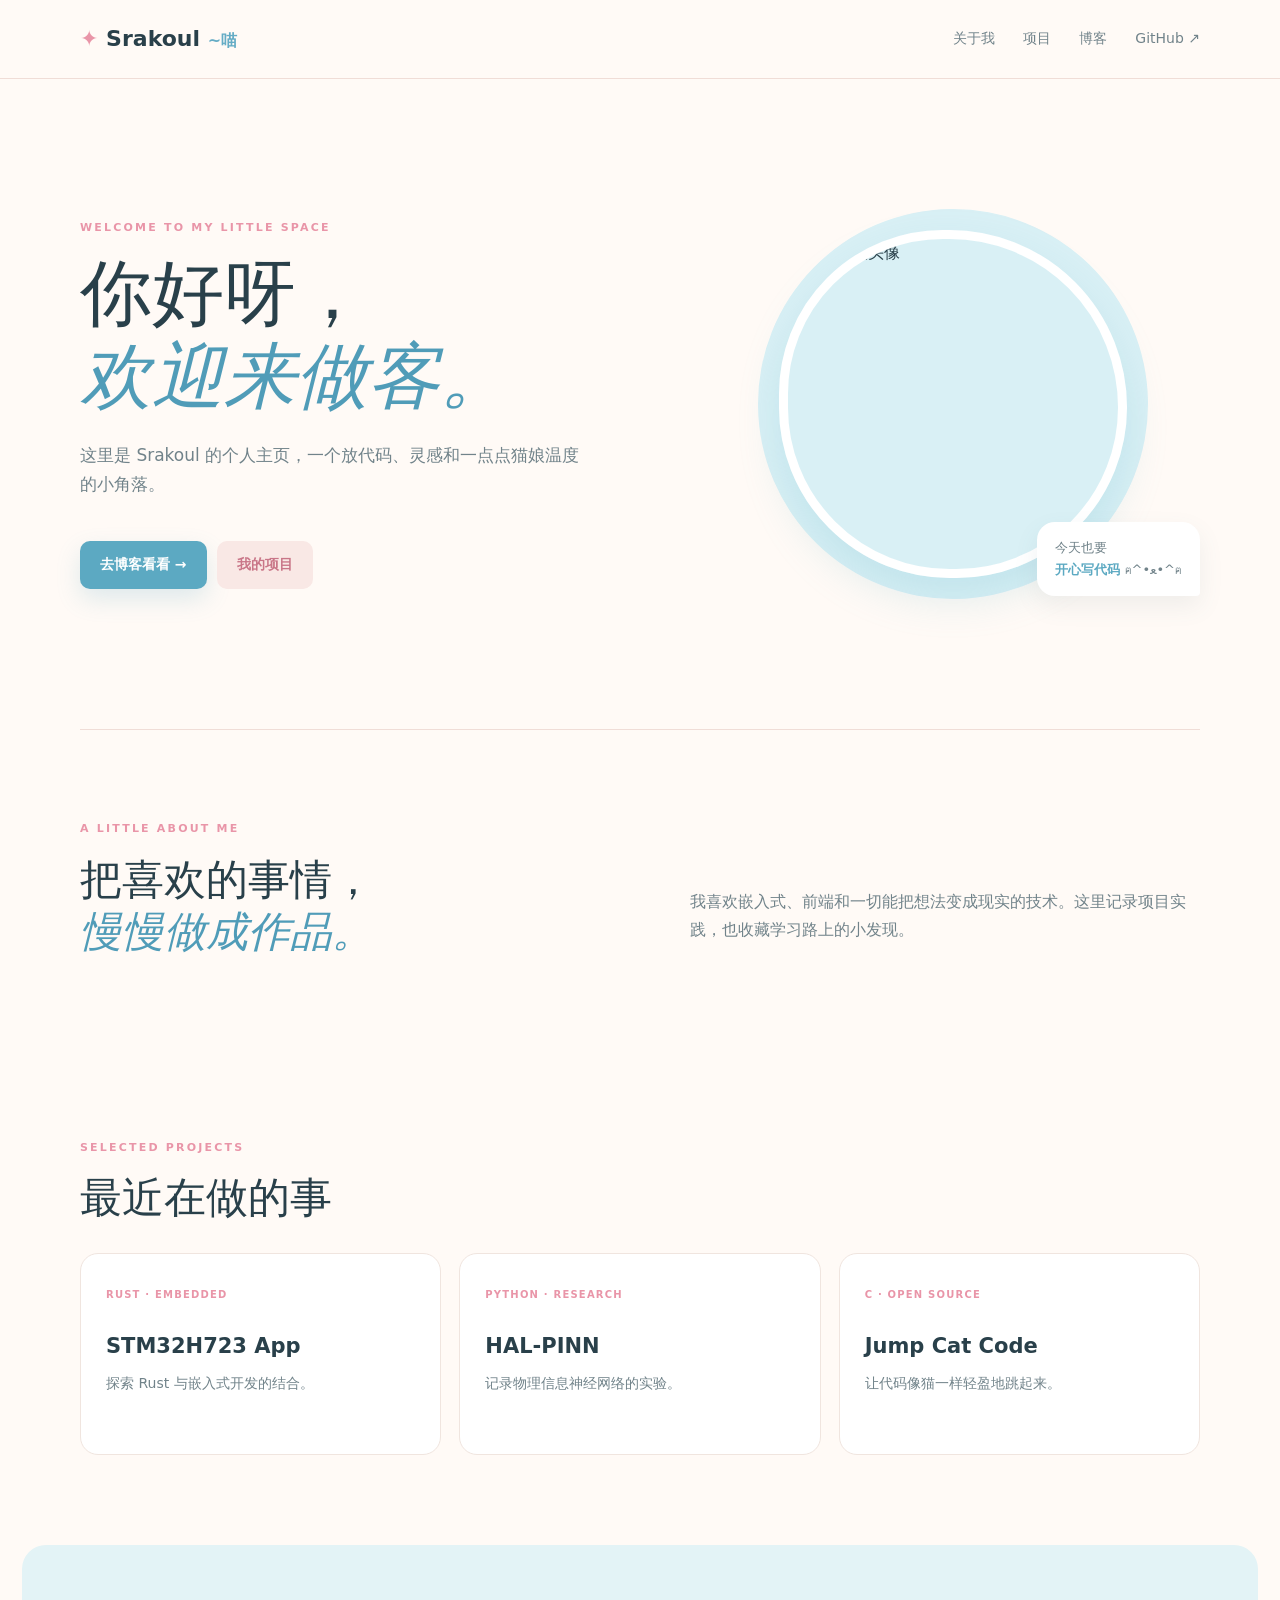
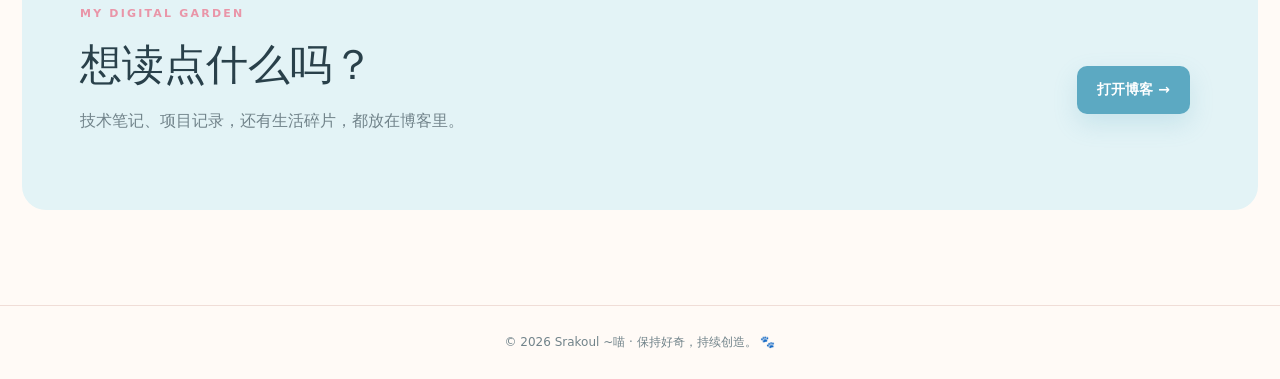
==== static/index.html @ 6cbb4d6b "Make Gmeek blog a subpage with warm catgirl homepage" ====
<!doctype html><html lang="zh-CN"><head><meta charset="utf-8"><meta name="viewport" content="width=device-width,initial-scale=1"><title>Srakoul ~喵 · 个人主页</title><link rel="stylesheet" href="home.css"></head><body><header><a class="brand" href="/">✦ Srakoul <i>~喵</i></a><nav><a href="#about">关于我</a><a href="#projects">项目</a><a href="/blog/">博客</a><a href="https://github.com/1024971823">GitHub ↗</a></nav></header><main><section class="hero"><div><p class="eyebrow">WELCOME TO MY LITTLE SPACE</p><h1>你好呀，<br><em>欢迎来做客。</em></h1><p class="intro">这里是 Srakoul 的个人主页，一个放代码、灵感和一点点猫娘温度的小角落。</p><a class="button main" href="/blog/">去博客看看 →</a><a class="button soft" href="#projects">我的项目</a></div><div class="portrait"><div class="halo"></div><img src="/blog/avatar.png" alt="蓝色猫娘头像"><div class="bubble">今天也要<br><strong>开心写代码</strong> ฅ^•ﻌ•^ฅ</div></div></section><section id="about" class="about"><div><p class="eyebrow">A LITTLE ABOUT ME</p><h2>把喜欢的事情，<br><em>慢慢做成作品。</em></h2></div><p>我喜欢嵌入式、前端和一切能把想法变成现实的技术。这里记录项目实践，也收藏学习路上的小发现。</p></section><section id="projects" class="projects"><p class="eyebrow">SELECTED PROJECTS</p><h2>最近在做的事</h2><div class="cards"><a href="https://github.com/1024971823/stm32h723-app-1"><small>RUST · EMBEDDED</small><h3>STM32H723 App</h3><p>探索 Rust 与嵌入式开发的结合。</p></a><a href="https://github.com/1024971823/HAL-PINN"><small>PYTHON · RESEARCH</small><h3>HAL-PINN</h3><p>记录物理信息神经网络的实验。</p></a><a href="https://github.com/1024971823/Jump_Cat_Code"><small>C · OPEN SOURCE</small><h3>Jump Cat Code</h3><p>让代码像猫一样轻盈地跳起来。</p></a></div></section><section class="blog-call"><div><p class="eyebrow">MY DIGITAL GARDEN</p><h2>想读点什么吗？</h2><p>技术笔记、项目记录，还有生活碎片，都放在博客里。</p></div><a class="button main" href="/blog/">打开博客 →</a></section></main><footer>© 2026 Srakoul ~喵 · 保持好奇，持续创造。 🐾</footer></body></html>
---- static/home.css ----
body{margin:0;background:#fffaf6;color:#29404a;font-family:system-ui,"Microsoft YaHei",sans-serif;line-height:1.7}header{height:78px;padding:0 max(28px,calc((100% - 1120px)/2));display:flex;align-items:center;justify-content:space-between;border-bottom:1px solid #f0ddd7;position:sticky;top:0;background:#fffaf6dd;backdrop-filter:blur(13px);z-index:2}.brand{font-size:22px;font-weight:800;text-decoration:none;color:#29404a}.brand:first-letter{color:#e995a8}.brand i{font-style:normal;color:#65acc5;font-size:16px}nav{display:flex;gap:28px}nav a{font-size:14px;color:#71838a;text-decoration:none}.hero,.about,.projects,.blog-call{width:min(1120px,calc(100% - 56px));margin:auto}.hero{min-height:650px;display:grid;grid-template-columns:1.05fr .95fr;gap:80px;align-items:center}.eyebrow{font-size:11px;letter-spacing:.2em;color:#e995a8;font-weight:800;margin:0 0 15px}.hero h1{font:72px/1.15 Georgia,serif;margin:0 0 23px}.hero h1 em,h2 em{font-style:italic;color:#509cb8}.intro{color:#71838a;font-size:17px;max-width:510px}.button{display:inline-block;padding:12px 20px;border-radius:10px;text-decoration:none;font-size:14px;font-weight:700;margin:25px 10px 0 0}.main{background:#5ca9c2;color:#fff;box-shadow:0 10px 25px #5ca9c233}.soft{background:#f9e8e5;color:#c97688}.portrait{height:440px;position:relative;display:grid;place-items:center}.portrait img{position:relative;width:330px;height:330px;object-fit:cover;border-radius:48% 52% 50% 50%;border:9px solid #fff;box-shadow:0 20px 40px #79bfd33d;z-index:1}.halo{position:absolute;width:390px;height:390px;border-radius:50%;background:#d9f0f5;transform:rotate(-12deg)}.bubble{position:absolute;right:0;bottom:28px;background:#fff;padding:15px 18px;border-radius:18px 18px 4px 18px;color:#71838a;font-size:13px;box-shadow:0 10px 25px #59778318;z-index:2}.bubble strong{color:#5ca9c2}.about{padding:90px 0;display:grid;grid-template-columns:1fr 1fr;gap:100px;border-top:1px solid #f0ddd7}.about h2,.projects h2,.blog-call h2{font:42px/1.25 Georgia,serif;margin:0}.about>p{color:#71838a;font-size:16px;align-self:end}.projects{padding:90px 0}.cards{display:grid;grid-template-columns:repeat(3,1fr);gap:18px;margin-top:28px}.cards a{background:#fff;border:1px solid #f0e5df;border-radius:18px;padding:25px;text-decoration:none;color:#29404a;min-height:150px;transition:.25s}.cards a:hover{transform:translateY(-6px)}.cards small{font-size:10px;letter-spacing:.12em;color:#e995a8;font-weight:800}.cards h3{font-size:21px;margin:23px 0 7px}.cards p{color:#71838a;font-size:14px;margin:0}.blog-call{padding:60px 58px;margin-bottom:95px;border-radius:24px;background:#e3f3f6;display:flex;align-items:center;justify-content:space-between}.blog-call p:not(.eyebrow){color:#71838a}footer{padding:26px;text-align:center;border-top:1px solid #f0ddd7;color:#71838a;font-size:12px}@media(max-width:700px){nav{gap:12px}nav a:nth-child(-n+2){display:none}.hero{grid-template-columns:1fr;padding:70px 0;gap:35px}.hero h1{font-size:54px}.portrait{height:330px}.portrait img{width:230px;height:230px}.halo{width:280px;height:280px}.about{grid-template-columns:1fr;gap:25px;padding:70px 0}.cards{grid-template-columns:1fr}.blog-call{display:block;padding:35px 27px;margin-bottom:65px}}
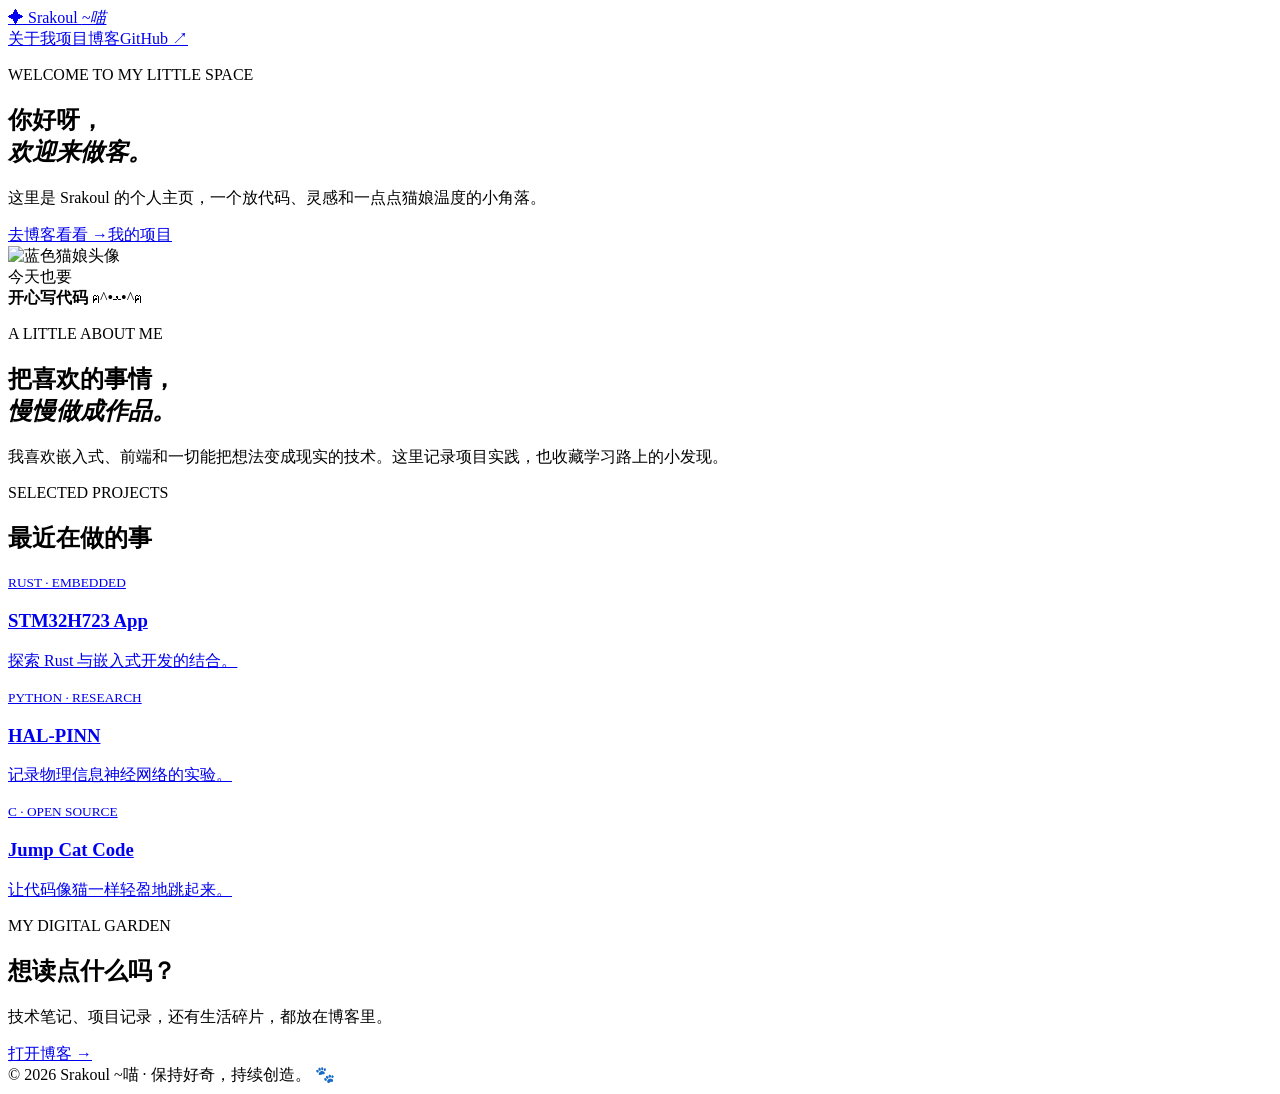
==== commit 968e9b94: "Keep homepage layout assets at site root" ====
--- a/static/index.html
+++ b/static/index.html
@@ -1 +1,2 @@
-<!doctype html><html lang="zh-CN"><head><meta charset="utf-8"><meta name="viewport" content="width=device-width,initial-scale=1"><title>Srakoul ~喵 · 个人主页</title><link rel="stylesheet" href="home.css"></head><body><header><a class="brand" href="/">✦ Srakoul <i>~喵</i></a><nav><a href="#about">关于我</a><a href="#projects">项目</a><a href="/blog/">博客</a><a href="https://github.com/1024971823">GitHub ↗</a></nav></header><main><section class="hero"><div><p class="eyebrow">WELCOME TO MY LITTLE SPACE</p><h1>你好呀，<br><em>欢迎来做客。</em></h1><p class="intro">这里是 Srakoul 的个人主页，一个放代码、灵感和一点点猫娘温度的小角落。</p><a class="button main" href="/blog/">去博客看看 →</a><a class="button soft" href="#projects">我的项目</a></div><div class="portrait"><div class="halo"></div><img src="/blog/avatar.png" alt="蓝色猫娘头像"><div class="bubble">今天也要<br><strong>开心写代码</strong> ฅ^•ﻌ•^ฅ</div></div></section><section id="about" class="about"><div><p class="eyebrow">A LITTLE ABOUT ME</p><h2>把喜欢的事情，<br><em>慢慢做成作品。</em></h2></div><p>我喜欢嵌入式、前端和一切能把想法变成现实的技术。这里记录项目实践，也收藏学习路上的小发现。</p></section><section id="projects" class="projects"><p class="eyebrow">SELECTED PROJECTS</p><h2>最近在做的事</h2><div class="cards"><a href="https://github.com/1024971823/stm32h723-app-1"><small>RUST · EMBEDDED</small><h3>STM32H723 App</h3><p>探索 Rust 与嵌入式开发的结合。</p></a><a href="https://github.com/1024971823/HAL-PINN"><small>PYTHON · RESEARCH</small><h3>HAL-PINN</h3><p>记录物理信息神经网络的实验。</p></a><a href="https://github.com/1024971823/Jump_Cat_Code"><small>C · OPEN SOURCE</small><h3>Jump Cat Code</h3><p>让代码像猫一样轻盈地跳起来。</p></a></div></section><section class="blog-call"><div><p class="eyebrow">MY DIGITAL GARDEN</p><h2>想读点什么吗？</h2><p>技术笔记、项目记录，还有生活碎片，都放在博客里。</p></div><a class="button main" href="/blog/">打开博客 →</a></section></main><footer>© 2026 Srakoul ~喵 · 保持好奇，持续创造。 🐾</footer></body></html>
+<!doctype html><html lang="zh-CN"><head><meta charset="utf-8"><meta name="viewport" content="width=device-width,initial-scale=1"><title>Srakoul ~喵 · 个人主页</title><link rel="stylesheet" href="/home.css"></head><body><header><a class="brand" href="/">✦ Srakoul <i>~喵</i></a><nav><a href="#about">关于我</a><a href="#projects">项目</a><a href="/blog/">博客</a><a href="https://github.com/1024971823">GitHub ↗</a></nav></header><main><section class="hero"><div><p class="eyebrow">WELCOME TO MY LITTLE SPACE</p><h1>你好呀，<br><em>欢迎来做客。</em></h1><p class="intro">这里是 Srakoul 的个人主页，一个放代码、灵感和一点点猫娘温度的小角落。</p><a class="button main" href="/blog/">去博客看看 →</a><a class="button soft" href="#projects">我的项目</a></div><div class="portrait"><div class="halo"></div><img src="/blog/avatar.png" alt="蓝色猫娘头像"><div class="bubble">今天也要<br><strong>开心写代码</strong> ฅ^•ﻌ•^ฅ</div></div></section><section id="about" class="about"><div><p class="eyebrow">A LITTLE ABOUT ME</p><h2>把喜欢的事情，<br><em>慢慢做成作品。</em></h2></div><p>我喜欢嵌入式、前端和一切能把想法变成现实的技术。这里记录项目实践，也收藏学习路上的小发现。</p></section><section id="projects" class="projects"><p class="eyebrow">SELECTED PROJECTS</p><h2>最近在做的事</h2><div class="cards"><a href="https://github.com/1024971823/stm32h723-app-1"><small>RUST · EMBEDDED</small><h3>STM32H723 App</h3><p>探索 Rust 与嵌入式开发的结合。</p></a><a href="https://github.com/1024971823/HAL-PINN"><small>PYTHON · RESEARCH</small><h3>HAL-PINN</h3><p>记录物理信息神经网络的实验。</p></a><a href="https://github.com/1024971823/Jump_Cat_Code"><small>C · OPEN SOURCE</small><h3>Jump Cat Code</h3><p>让代码像猫一样轻盈地跳起来。</p></a></div></section><section class="blog-call"><div><p class="eyebrow">MY DIGITAL GARDEN</p><h2>想读点什么吗？</h2><p>技术笔记、项目记录，还有生活碎片，都放在博客里。</p></div><a class="button main" href="/blog/">打开博客 →</a></section></main><footer>© 2026 Srakoul ~喵 · 保持好奇，持续创造。 🐾</footer></body></html>
+
